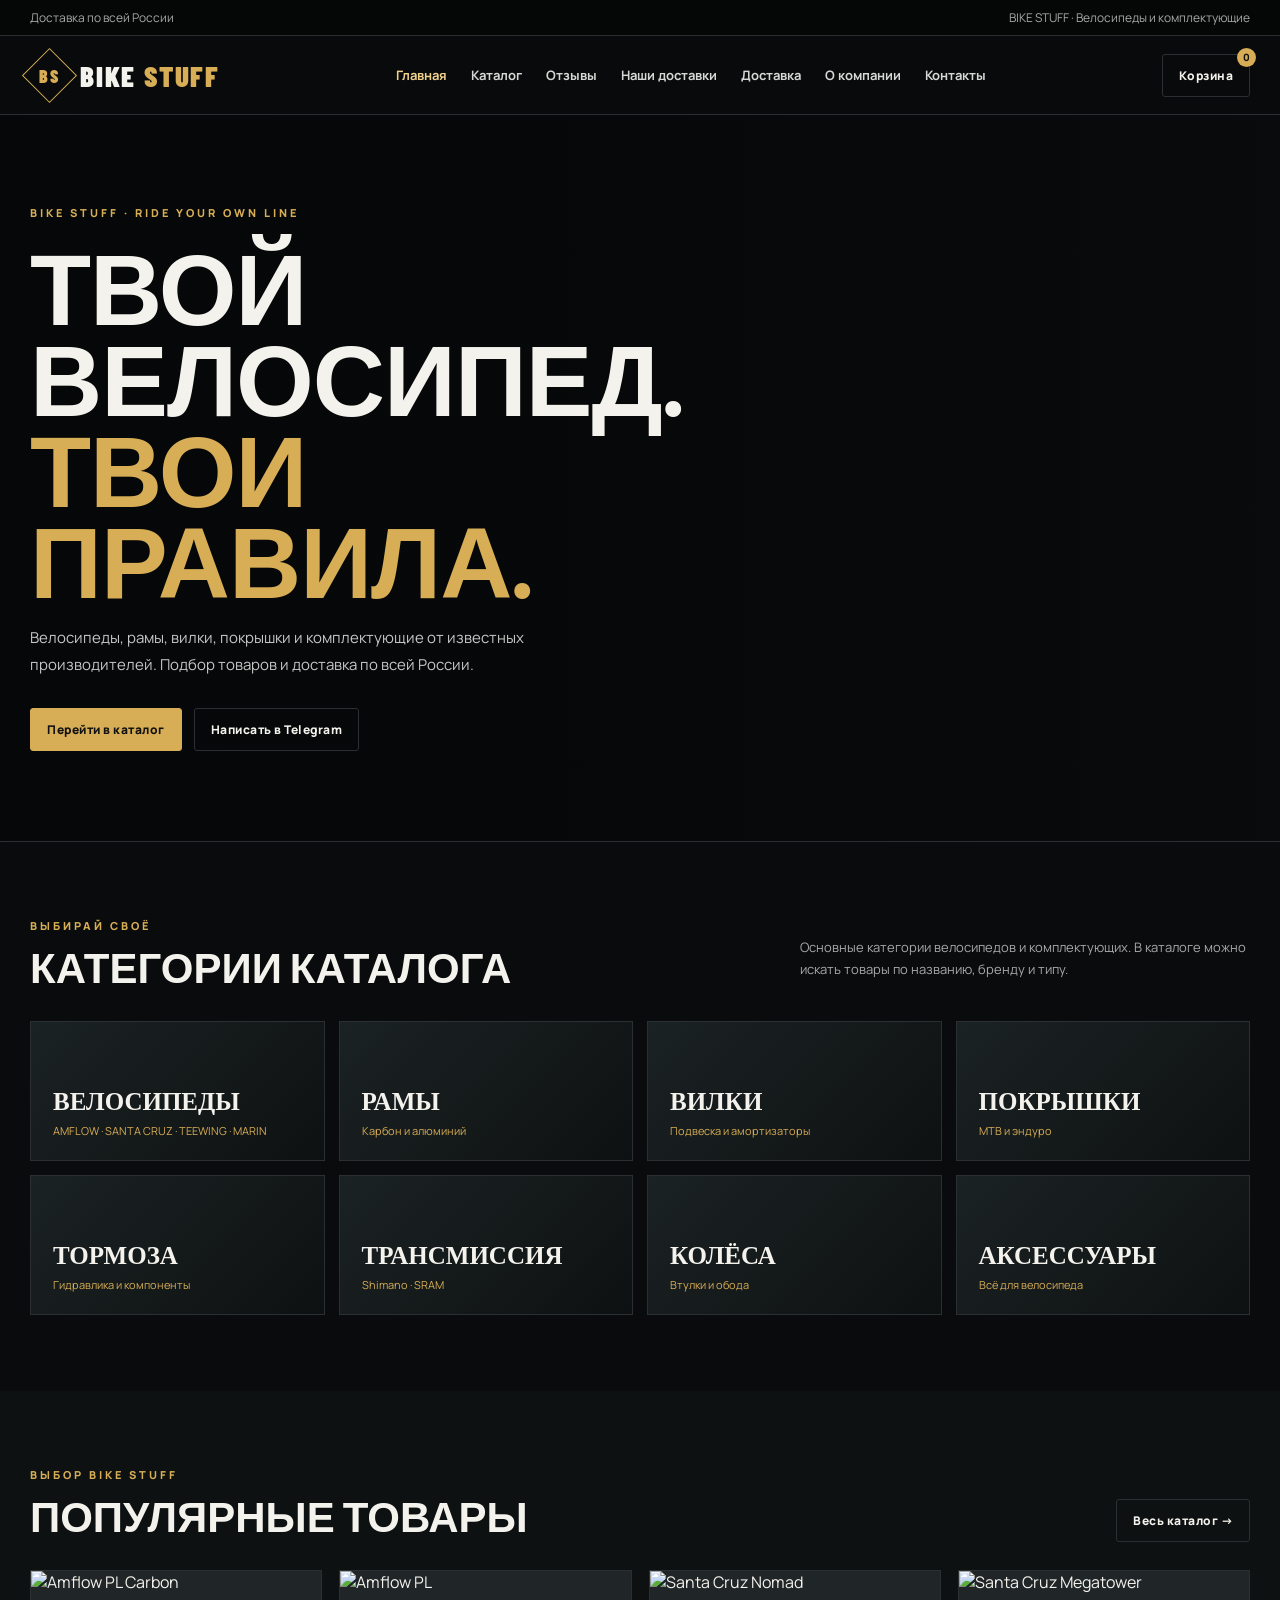
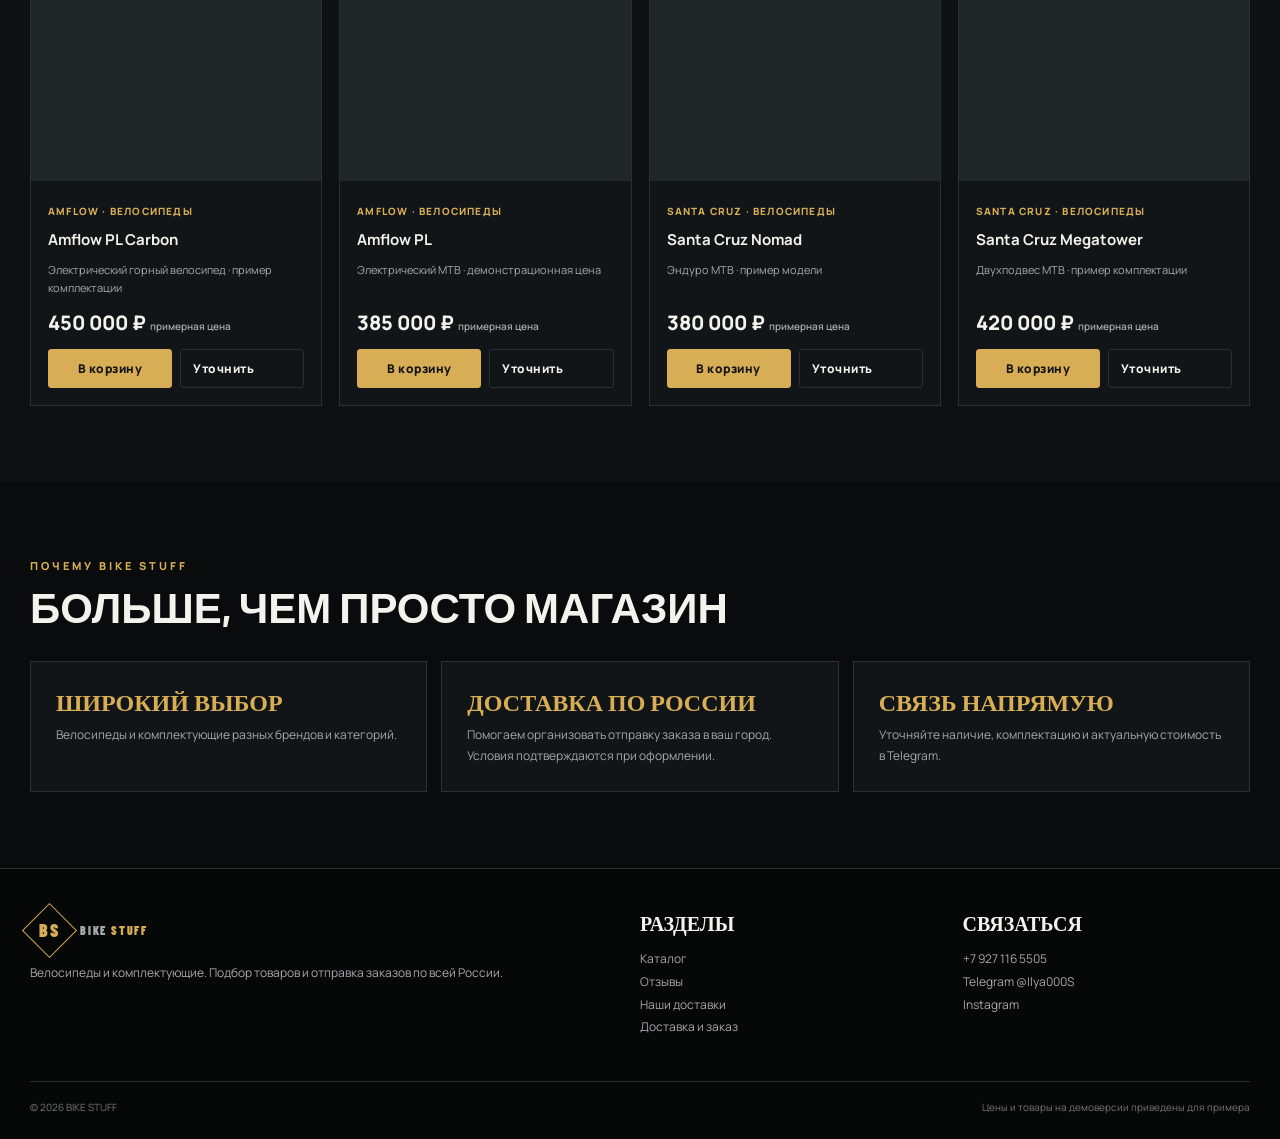
==== index.html @ cddc3577 "Add files via upload" ====
<!doctype html><html lang="ru"><head><meta charset="utf-8"><meta name="viewport" content="width=device-width, initial-scale=1"><meta name="description" content="BIKE STUFF — велосипеды и комплектующие с доставкой по России"><title>Велосипеды и комплектующие — BIKE STUFF</title><link rel="stylesheet" href="style.css"></head><body><div class="topline"><div class="wrap"><span>Доставка по всей России</span><span>BIKE STUFF · Велосипеды и комплектующие</span></div></div><header class="header"><div class="wrap nav"><a class="brand" href="index.html"><span class="brand-mark"><span>BS</span></span><span>BIKE <em>STUFF</em></span></a><button class="menu-toggle iconbtn" aria-label="Открыть меню">☰</button><nav class="navlinks"><a href="index.html">Главная</a><a href="catalog.html">Каталог</a><a href="reviews.html">Отзывы</a><a href="deliveries.html">Наши доставки</a><a href="shipping.html">Доставка</a><a href="about.html">О компании</a><a href="contacts.html">Контакты</a></nav><div class="nav-actions"><a class="iconbtn" href="cart.html">Корзина <span class="count" data-cart-count>0</span></a></div></div></header>
<main><section class="hero home"><div class="wrap"><div class="hero-inner"><div class="eyebrow">BIKE STUFF · Ride your own line</div><h1>ТВОЙ ВЕЛОСИПЕД.<br><span>ТВОИ ПРАВИЛА.</span></h1><p>Велосипеды, рамы, вилки, покрышки и комплектующие от известных производителей. Подбор товаров и доставка по всей России.</p><div class="hero-cta"><a class="btn gold" href="catalog.html">Перейти в каталог</a><a class="btn" href="https://t.me/Ilya000S">Написать в Telegram</a></div></div></div></section>
<section class="section"><div class="wrap"><div class="section-head"><div><div class="eyebrow">Выбирай своё</div><h2>Категории каталога</h2></div><p>Основные категории велосипедов и комплектующих. В каталоге можно искать товары по названию, бренду и типу.</p></div><div class="category-grid"><a class="category" href="catalog.html"><strong>Велосипеды</strong><span>AMFLOW · SANTA CRUZ · TEEWING · MARIN</span></a><a class="category" href="catalog.html"><strong>Рамы</strong><span>Карбон и алюминий</span></a><a class="category" href="catalog.html"><strong>Вилки</strong><span>Подвеска и амортизаторы</span></a><a class="category" href="catalog.html"><strong>Покрышки</strong><span>MTB и эндуро</span></a><a class="category" href="catalog.html"><strong>Тормоза</strong><span>Гидравлика и компоненты</span></a><a class="category" href="catalog.html"><strong>Трансмиссия</strong><span>Shimano · SRAM</span></a><a class="category" href="catalog.html"><strong>Колёса</strong><span>Втулки и обода</span></a><a class="category" href="catalog.html"><strong>Аксессуары</strong><span>Всё для велосипеда</span></a></div></div></section>
<section class="section" style="background:#0d1112"><div class="wrap"><div class="section-head"><div><div class="eyebrow">Выбор BIKE STUFF</div><h2>Популярные товары</h2></div><a class="btn" href="catalog.html">Весь каталог →</a></div><div class="grid" id="featured-grid"></div></div></section>
<section class="section"><div class="wrap"><div class="section-head"><div><div class="eyebrow">Почему BIKE STUFF</div><h2>Больше, чем просто магазин</h2></div></div><div class="benefits"><div class="benefit"><b>Широкий выбор</b><p>Велосипеды и комплектующие разных брендов и категорий.</p></div><div class="benefit"><b>Доставка по России</b><p>Помогаем организовать отправку заказа в ваш город. Условия подтверждаются при оформлении.</p></div><div class="benefit"><b>Связь напрямую</b><p>Уточняйте наличие, комплектацию и актуальную стоимость в Telegram.</p></div></div></div></section></main><footer class="footer"><div class="wrap"><div class="footer-grid"><div><a class="brand" href="index.html"><span class="brand-mark"><span>BS</span></span><span>BIKE <em>STUFF</em></span></a><p>Велосипеды и комплектующие. Подбор товаров и отправка заказов по всей России.</p></div><div><h4>Разделы</h4><p><a href="catalog.html">Каталог</a><br><a href="reviews.html">Отзывы</a><br><a href="deliveries.html">Наши доставки</a><br><a href="shipping.html">Доставка и заказ</a></p></div><div><h4>Связаться</h4><p><a href="tel:+79271165505">+7 927 116 5505</a><br><a href="https://t.me/Ilya000S">Telegram @Ilya000S</a><br><a href="https://www.instagram.com/bike_stuff.ru?rpxt=MXdyenFxdGc1dGFxMw==">Instagram</a></p></div></div><div class="footer-bottom"><span>© 2026 BIKE STUFF</span><span>Цены и товары на демоверсии приведены для примера</span></div></div></footer><script src="script.js"></script></body></html>
---- style.css ----
@import url('https://fonts.googleapis.com/css2?family=Barlow+Condensed:wght@500;600;700;800;900&family=Manrope:wght@400;500;600;700;800&display=swap');
:root{--bg:#090b0c;--panel:#111517;--panel2:#171c1e;--gold:#d7ad55;--gold2:#f0d28b;--text:#f4f2ed;--muted:#a4aaa9;--line:#2a3031;--max:1220px}
*{box-sizing:border-box}html{scroll-behavior:smooth}body{margin:0;background:var(--bg);color:var(--text);font-family:Manrope,Arial,sans-serif}a{color:inherit;text-decoration:none}button,input,select,textarea{font:inherit}.wrap{width:min(var(--max),calc(100% - 40px));margin:auto}.topline{background:#050606;border-bottom:1px solid var(--line);font-size:12px;color:var(--muted);padding:9px 0}.topline .wrap{display:flex;justify-content:space-between;gap:15px;flex-wrap:wrap}.header{position:sticky;top:0;z-index:20;background:rgba(9,11,12,.94);backdrop-filter:blur(12px);border-bottom:1px solid var(--line)}.nav{min-height:78px;display:flex;align-items:center;justify-content:space-between;gap:24px}.brand{display:flex;align-items:center;gap:11px;font-family:'Barlow Condensed',sans-serif;font-size:29px;font-weight:900;letter-spacing:1.8px}.brand-mark{width:39px;height:39px;border:1px solid var(--gold);color:var(--gold);display:grid;place-items:center;font-size:18px;transform:rotate(45deg)}.brand-mark span{transform:rotate(-45deg)}.brand em{color:var(--gold);font-style:normal}.navlinks{display:flex;align-items:center;gap:24px;color:#d6d8d5;font-size:13px;font-weight:700}.navlinks a:hover,.navlinks a.active{color:var(--gold2)}.nav-actions{display:flex;gap:10px;align-items:center}.iconbtn,.btn{border:1px solid var(--line);background:transparent;color:var(--text);padding:12px 16px;border-radius:3px;cursor:pointer;font-weight:800;font-size:12px;letter-spacing:.5px}.iconbtn{position:relative}.count{position:absolute;top:-7px;right:-7px;background:var(--gold);color:#111;border-radius:20px;min-width:19px;height:19px;display:grid;place-items:center;font-size:10px}.btn.gold{background:var(--gold);color:#111;border-color:var(--gold)}.btn.gold:hover{background:var(--gold2)}.btn:hover{border-color:var(--gold)}.menu-toggle{display:none}.hero{min-height:570px;display:grid;align-items:center;position:relative;overflow:hidden;border-bottom:1px solid var(--line);background:linear-gradient(90deg,rgba(5,7,8,.98) 0%,rgba(5,7,8,.82) 45%,rgba(5,7,8,.16) 100%),url('https://images.unsplash.com/photo-1571068316344-75bc76f77890?auto=format&fit=crop&w=1800&q=85') center/cover}.hero.home{background-image:linear-gradient(90deg,rgba(5,7,8,.98) 0%,rgba(5,7,8,.84) 44%,rgba(5,7,8,.18) 100%),url('https://images.unsplash.com/photo-1571068316344-75bc76f77890?auto=format&fit=crop&w=1800&q=85')}.hero-inner{padding:90px 0;max-width:680px}.eyebrow{color:var(--gold);font-size:11px;font-weight:900;letter-spacing:3px;text-transform:uppercase}.hero h1,.page-hero h1{font-family:'Barlow Condensed',sans-serif;text-transform:uppercase;font-size:clamp(52px,8vw,100px);line-height:.91;margin:20px 0;letter-spacing:-1px}.hero h1 span,.page-hero h1 span{color:var(--gold)}.hero p{color:#c3c8c5;line-height:1.8;max-width:520px;font-size:15px}.hero-cta{display:flex;gap:12px;flex-wrap:wrap;margin-top:30px}.section{padding:76px 0}.section-head{display:flex;justify-content:space-between;align-items:end;gap:20px;margin-bottom:28px}.section h2,.section-head h2{font-family:'Barlow Condensed',sans-serif;font-size:42px;text-transform:uppercase;margin:8px 0 0}.section-head p{color:var(--muted);font-size:13px;max-width:450px;line-height:1.7}.grid{display:grid;grid-template-columns:repeat(4,1fr);gap:17px}.product{background:var(--panel);border:1px solid var(--line);min-width:0;transition:.2s}.product:hover{border-color:#8e713b;transform:translateY(-3px)}.product img{width:100%;height:210px;object-fit:cover;background:#202627;display:block}.product-body{padding:17px}.tag{display:inline-block;color:var(--gold);font-size:10px;font-weight:900;letter-spacing:1.2px;text-transform:uppercase}.product h3{font-size:15px;margin:9px 0 7px}.product p{font-size:11px;color:var(--muted);line-height:1.6;min-height:35px}.price{font-size:20px;font-weight:900;margin:13px 0}.price small{font-size:10px;color:var(--muted);font-weight:600}.product-actions{display:flex;gap:8px}.product-actions .btn{padding:10px 12px;flex:1}.category-grid{display:grid;grid-template-columns:repeat(4,1fr);gap:14px}.category{min-height:140px;padding:22px;background:linear-gradient(135deg,#1b2223,#0e1112);border:1px solid var(--line);display:flex;flex-direction:column;justify-content:end}.category strong{font-family:'Barlow Condensed';font-size:25px;text-transform:uppercase}.category span{color:var(--gold);font-size:11px;margin-top:7px}.benefits{display:grid;grid-template-columns:repeat(3,1fr);gap:14px}.benefit{padding:25px;background:var(--panel);border:1px solid var(--line)}.benefit b{display:block;color:var(--gold);font-family:'Barlow Condensed';font-size:24px;text-transform:uppercase;margin-bottom:8px}.benefit p{color:var(--muted);font-size:12px;line-height:1.7;margin:0}.page-hero{padding:65px 0 50px;background:linear-gradient(110deg,#151b1c,#090b0c);border-bottom:1px solid var(--line)}.page-hero h1{font-size:clamp(48px,7vw,76px);margin:12px 0}.page-hero p{color:var(--muted);max-width:700px;line-height:1.8;font-size:14px}.filters{display:flex;gap:10px;flex-wrap:wrap;margin:0 0 24px}.filters input,.filters select,.field input,.field textarea,.field select{background:#101516;border:1px solid var(--line);color:var(--text);padding:13px 14px;border-radius:2px;outline:none}.filters input{flex:1;min-width:220px}.filters select{min-width:160px}.filters input:focus,.field input:focus,.field textarea:focus{border-color:var(--gold)}.empty{padding:45px 20px;text-align:center;color:var(--muted);border:1px dashed var(--line)}.content-card{background:var(--panel);border:1px solid var(--line);padding:26px;margin-bottom:16px}.content-card h3{font-family:'Barlow Condensed';font-size:27px;text-transform:uppercase;margin:0 0 10px}.content-card p,.content-card li{color:var(--muted);font-size:13px;line-height:1.8}.review-grid,.delivery-grid{display:grid;grid-template-columns:repeat(3,1fr);gap:16px}.review,.delivery{background:var(--panel);border:1px solid var(--line);padding:22px}.stars{color:var(--gold);letter-spacing:3px}.delivery img{width:100%;height:180px;object-fit:cover;margin-bottom:14px}.note{border-left:3px solid var(--gold);padding:13px 16px;background:#15191a;color:var(--muted);font-size:12px;line-height:1.7;margin:20px 0}.footer{border-top:1px solid var(--line);padding:42px 0 25px;background:#060808}.footer-grid{display:grid;grid-template-columns:2fr 1fr 1fr;gap:35px}.footer p,.footer a{color:var(--muted);font-size:12px;line-height:1.9}.footer h4{font-family:'Barlow Condensed';font-size:20px;text-transform:uppercase;margin:0 0 12px}.footer-bottom{border-top:1px solid var(--line);margin-top:30px;padding-top:18px;color:#707775;font-size:10px;display:flex;justify-content:space-between;gap:12px;flex-wrap:wrap}.cart-layout{display:grid;grid-template-columns:1.5fr .8fr;gap:20px}.cart-item{display:grid;grid-template-columns:90px 1fr auto;gap:15px;align-items:center;padding:15px 0;border-bottom:1px solid var(--line)}.cart-item img{width:90px;height:75px;object-fit:cover}.qty{display:flex;align-items:center;gap:9px}.qty button{background:#202627;color:white;border:1px solid var(--line);width:27px;height:27px;cursor:pointer}.summary{background:var(--panel);border:1px solid var(--line);padding:24px;height:max-content}.summary-row{display:flex;justify-content:space-between;margin:12px 0;color:var(--muted);font-size:13px}.summary-row.total{color:var(--text);font-size:19px;font-weight:900;border-top:1px solid var(--line);padding-top:18px}.field{display:flex;flex-direction:column;gap:7px;margin:13px 0}.field label{font-size:11px;color:var(--muted);font-weight:800}.field input,.field textarea{width:100%}.field textarea{min-height:85px;resize:vertical}.contact-grid{display:grid;grid-template-columns:repeat(2,1fr);gap:15px}.contact-box{padding:24px;background:var(--panel);border:1px solid var(--line)}.contact-box span{color:var(--gold);font-size:11px;text-transform:uppercase;font-weight:900}.contact-box strong{display:block;font-size:19px;margin:10px 0}.muted{color:var(--muted)}.mobile-only{display:none}
@media(max-width:900px){.navlinks{gap:13px;font-size:11px}.grid{grid-template-columns:repeat(3,1fr)}.category-grid{grid-template-columns:repeat(2,1fr)}}
@media(max-width:680px){.wrap{width:min(var(--max),calc(100% - 28px))}.topline .wrap{justify-content:center}.nav{min-height:66px}.menu-toggle{display:block}.navlinks{display:none;position:absolute;top:66px;left:0;right:0;background:#0b0e0f;padding:18px 22px 22px;border-bottom:1px solid var(--line);flex-direction:column;align-items:flex-start;font-size:13px}.navlinks.open{display:flex}.nav-actions .btn{display:none}.brand{font-size:24px}.hero{min-height:520px}.hero-inner{padding:70px 0}.section{padding:54px 0}.section-head{display:block}.section-head p{margin-bottom:0}.grid{grid-template-columns:repeat(2,1fr);gap:10px}.product img{height:145px}.product-body{padding:12px}.product h3{font-size:13px}.product p{font-size:10px;min-height:42px}.price{font-size:17px}.product-actions{flex-direction:column}.product-actions .btn{width:100%}.benefits,.review-grid,.delivery-grid,.footer-grid,.cart-layout,.contact-grid{grid-template-columns:1fr}.page-hero{padding:48px 0 36px}.page-hero h1{font-size:51px}.footer-grid{gap:20px}.cart-item{grid-template-columns:68px 1fr;}.cart-item img{width:68px;height:68px}.cart-item .qty{grid-column:2}.mobile-only{display:block}}
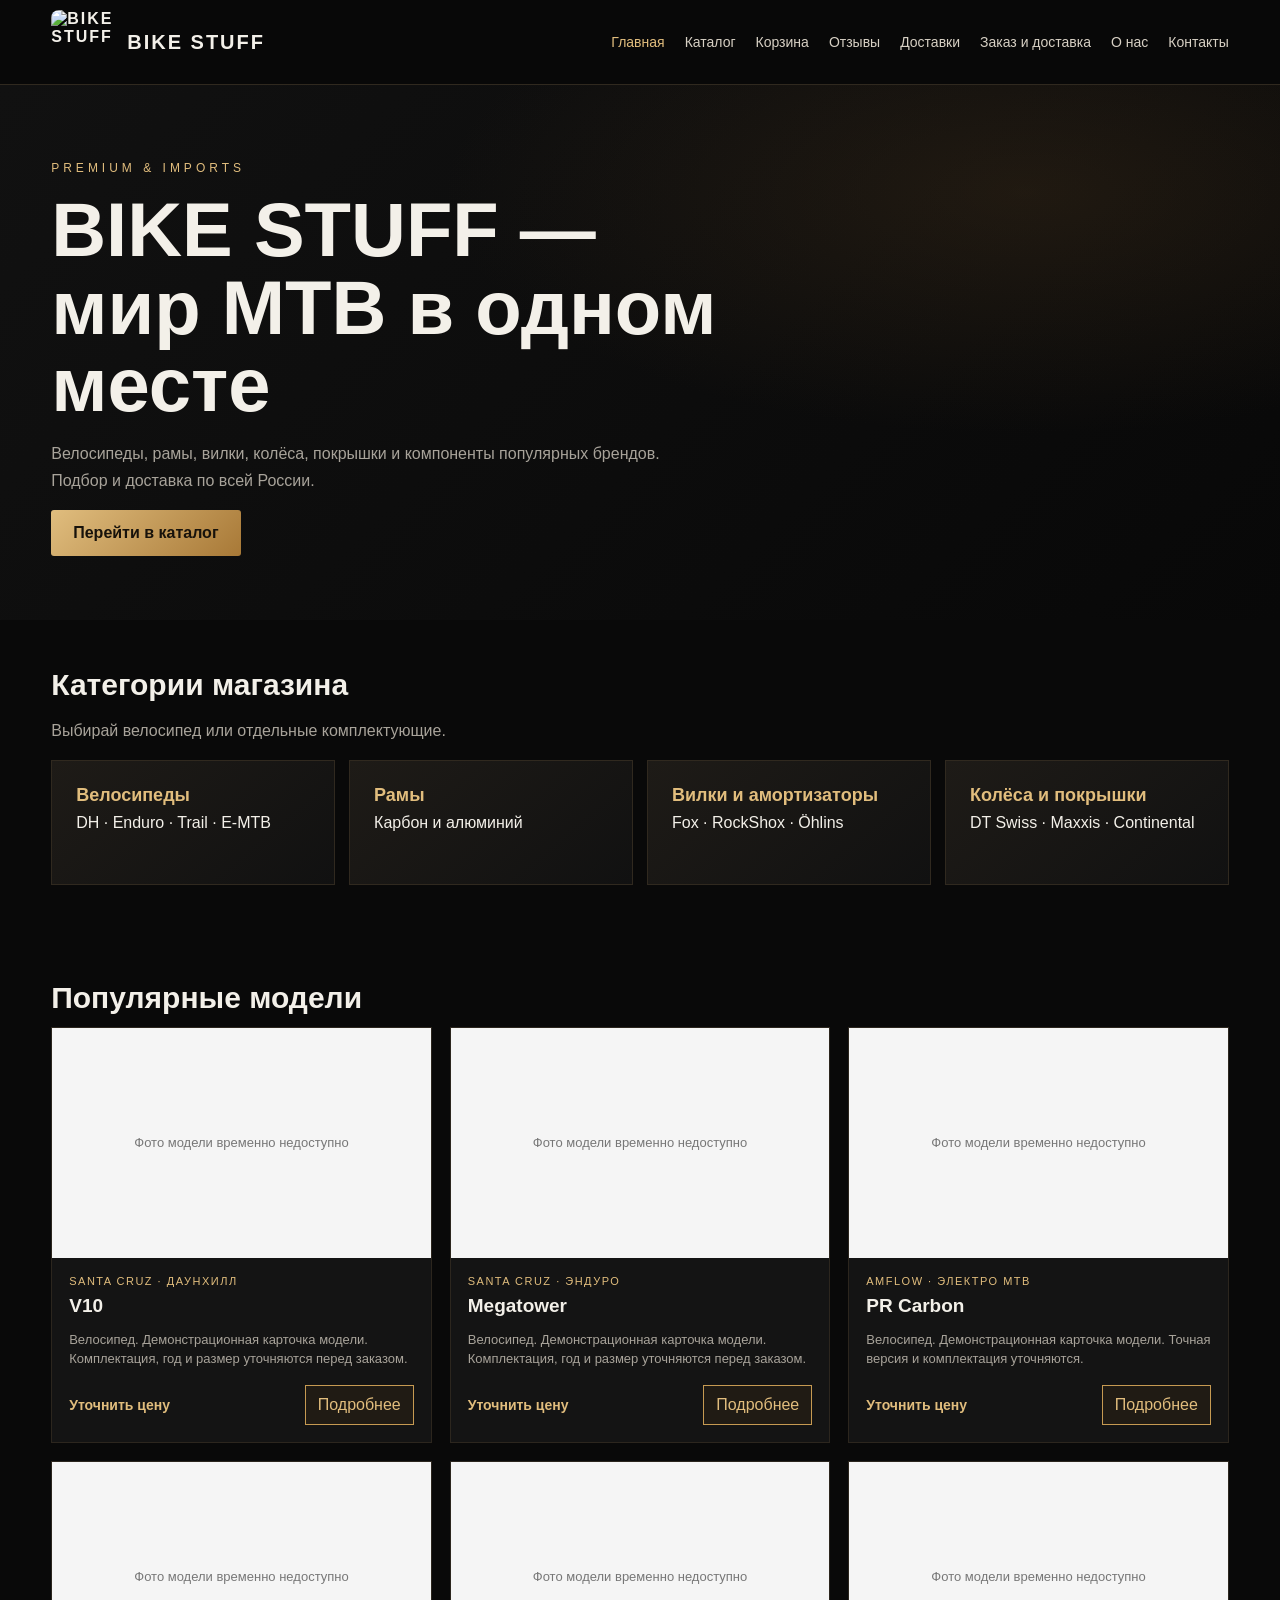
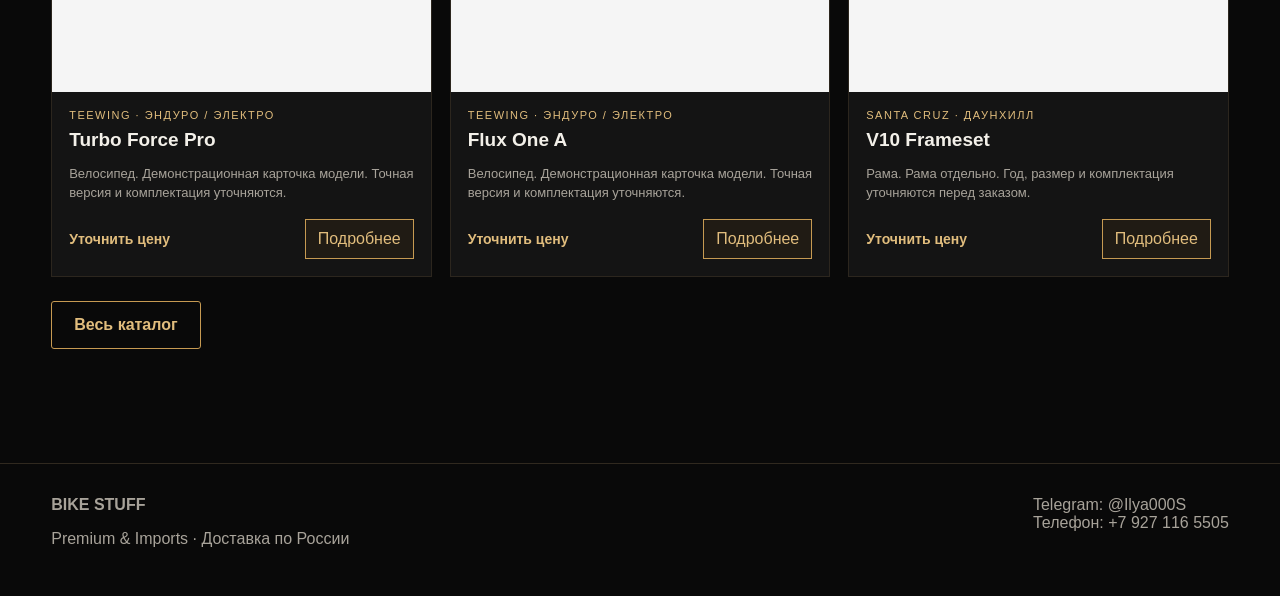
==== commit 72936718: "Add files via upload" ====
--- a/index.html
+++ b/index.html
@@ -1,5 +1,4 @@
-<!doctype html><html lang="ru"><head><meta charset="utf-8"><meta name="viewport" content="width=device-width, initial-scale=1"><meta name="description" content="BIKE STUFF — велосипеды и комплектующие с доставкой по России"><title>Велосипеды и комплектующие — BIKE STUFF</title><link rel="stylesheet" href="style.css"></head><body><div class="topline"><div class="wrap"><span>Доставка по всей России</span><span>BIKE STUFF · Велосипеды и комплектующие</span></div></div><header class="header"><div class="wrap nav"><a class="brand" href="index.html"><span class="brand-mark"><span>BS</span></span><span>BIKE <em>STUFF</em></span></a><button class="menu-toggle iconbtn" aria-label="Открыть меню">☰</button><nav class="navlinks"><a href="index.html">Главная</a><a href="catalog.html">Каталог</a><a href="reviews.html">Отзывы</a><a href="deliveries.html">Наши доставки</a><a href="shipping.html">Доставка</a><a href="about.html">О компании</a><a href="contacts.html">Контакты</a></nav><div class="nav-actions"><a class="iconbtn" href="cart.html">Корзина <span class="count" data-cart-count>0</span></a></div></div></header>
-<main><section class="hero home"><div class="wrap"><div class="hero-inner"><div class="eyebrow">BIKE STUFF · Ride your own line</div><h1>ТВОЙ ВЕЛОСИПЕД.<br><span>ТВОИ ПРАВИЛА.</span></h1><p>Велосипеды, рамы, вилки, покрышки и комплектующие от известных производителей. Подбор товаров и доставка по всей России.</p><div class="hero-cta"><a class="btn gold" href="catalog.html">Перейти в каталог</a><a class="btn" href="https://t.me/Ilya000S">Написать в Telegram</a></div></div></div></section>
-<section class="section"><div class="wrap"><div class="section-head"><div><div class="eyebrow">Выбирай своё</div><h2>Категории каталога</h2></div><p>Основные категории велосипедов и комплектующих. В каталоге можно искать товары по названию, бренду и типу.</p></div><div class="category-grid"><a class="category" href="catalog.html"><strong>Велосипеды</strong><span>AMFLOW · SANTA CRUZ · TEEWING · MARIN</span></a><a class="category" href="catalog.html"><strong>Рамы</strong><span>Карбон и алюминий</span></a><a class="category" href="catalog.html"><strong>Вилки</strong><span>Подвеска и амортизаторы</span></a><a class="category" href="catalog.html"><strong>Покрышки</strong><span>MTB и эндуро</span></a><a class="category" href="catalog.html"><strong>Тормоза</strong><span>Гидравлика и компоненты</span></a><a class="category" href="catalog.html"><strong>Трансмиссия</strong><span>Shimano · SRAM</span></a><a class="category" href="catalog.html"><strong>Колёса</strong><span>Втулки и обода</span></a><a class="category" href="catalog.html"><strong>Аксессуары</strong><span>Всё для велосипеда</span></a></div></div></section>
-<section class="section" style="background:#0d1112"><div class="wrap"><div class="section-head"><div><div class="eyebrow">Выбор BIKE STUFF</div><h2>Популярные товары</h2></div><a class="btn" href="catalog.html">Весь каталог →</a></div><div class="grid" id="featured-grid"></div></div></section>
-<section class="section"><div class="wrap"><div class="section-head"><div><div class="eyebrow">Почему BIKE STUFF</div><h2>Больше, чем просто магазин</h2></div></div><div class="benefits"><div class="benefit"><b>Широкий выбор</b><p>Велосипеды и комплектующие разных брендов и категорий.</p></div><div class="benefit"><b>Доставка по России</b><p>Помогаем организовать отправку заказа в ваш город. Условия подтверждаются при оформлении.</p></div><div class="benefit"><b>Связь напрямую</b><p>Уточняйте наличие, комплектацию и актуальную стоимость в Telegram.</p></div></div></div></section></main><footer class="footer"><div class="wrap"><div class="footer-grid"><div><a class="brand" href="index.html"><span class="brand-mark"><span>BS</span></span><span>BIKE <em>STUFF</em></span></a><p>Велосипеды и комплектующие. Подбор товаров и отправка заказов по всей России.</p></div><div><h4>Разделы</h4><p><a href="catalog.html">Каталог</a><br><a href="reviews.html">Отзывы</a><br><a href="deliveries.html">Наши доставки</a><br><a href="shipping.html">Доставка и заказ</a></p></div><div><h4>Связаться</h4><p><a href="tel:+79271165505">+7 927 116 5505</a><br><a href="https://t.me/Ilya000S">Telegram @Ilya000S</a><br><a href="https://www.instagram.com/bike_stuff.ru?rpxt=MXdyenFxdGc1dGFxMw==">Instagram</a></p></div></div><div class="footer-bottom"><span>© 2026 BIKE STUFF</span><span>Цены и товары на демоверсии приведены для примера</span></div></div></footer><script src="script.js"></script></body></html>+<!doctype html><html lang="ru"><head><meta charset="utf-8"><meta name="viewport" content="width=device-width,initial-scale=1"><title>Главная — BIKE STUFF</title><link rel="stylesheet" href="style.css"></head><body>
+    <header><div class="wrap nav"><a class="brand" href="index.html"><img src="assets/logo.jpeg" alt="BIKE STUFF"><span>BIKE STUFF</span></a><nav class="links">
+    <a class="active" href="index.html">Главная</a><a class="" href="catalog.html">Каталог</a><a href="cart.html">Корзина <span id="cart-count"></span></a><a href="reviews.html">Отзывы</a><a href="deliveries.html">Доставки</a><a href="shipping.html">Заказ и доставка</a><a href="about.html">О нас</a><a href="contacts.html">Контакты</a></nav></div></header><main><section class="hero"><div class="wrap"><div class="eyebrow">Premium & Imports</div><h1>BIKE STUFF —<br>мир MTB в одном месте</h1><p>Велосипеды, рамы, вилки, колёса, покрышки и компоненты популярных брендов. Подбор и доставка по всей России.</p><a class="btn" href="catalog.html">Перейти в каталог</a></div></section><section class="section wrap"><h2>Категории магазина</h2><p class="muted">Выбирай велосипед или отдельные комплектующие.</p><div class="tiles"><a class="tile" href="catalog.html"><b>Велосипеды</b>DH · Enduro · Trail · E-MTB</a><a class="tile" href="catalog.html"><b>Рамы</b>Карбон и алюминий</a><a class="tile" href="catalog.html"><b>Вилки и амортизаторы</b>Fox · RockShox · Öhlins</a><a class="tile" href="catalog.html"><b>Колёса и покрышки</b>DT Swiss · Maxxis · Continental</a></div></section><section class="section wrap"><h2>Популярные модели</h2><div class="grid" id="featured"></div><p style="margin-top:24px"><a class="btn ghost" href="catalog.html">Весь каталог</a></p></section></main><footer><div class="wrap footerrow"><div><b>BIKE STUFF</b><p>Premium & Imports · Доставка по России</p></div><div>Telegram: <a href="https://t.me/Ilya000S">@Ilya000S</a><br>Телефон: <a href="tel:+79271165505">+7 927 116 5505</a></div></div></footer><div class="modal" id="product-modal" onclick="if(event.target===this)closeProduct()"><div id="modal-content"></div></div>
+    <script src="products.js"></script><script src="script.js"></script></body></html>
--- a/style.css
+++ b/style.css
@@ -1,6 +1,13 @@
 
-@import url('https://fonts.googleapis.com/css2?family=Barlow+Condensed:wght@500;600;700;800;900&family=Manrope:wght@400;500;600;700;800&display=swap');
-:root{--bg:#090b0c;--panel:#111517;--panel2:#171c1e;--gold:#d7ad55;--gold2:#f0d28b;--text:#f4f2ed;--muted:#a4aaa9;--line:#2a3031;--max:1220px}
-*{box-sizing:border-box}html{scroll-behavior:smooth}body{margin:0;background:var(--bg);color:var(--text);font-family:Manrope,Arial,sans-serif}a{color:inherit;text-decoration:none}button,input,select,textarea{font:inherit}.wrap{width:min(var(--max),calc(100% - 40px));margin:auto}.topline{background:#050606;border-bottom:1px solid var(--line);font-size:12px;color:var(--muted);padding:9px 0}.topline .wrap{display:flex;justify-content:space-between;gap:15px;flex-wrap:wrap}.header{position:sticky;top:0;z-index:20;background:rgba(9,11,12,.94);backdrop-filter:blur(12px);border-bottom:1px solid var(--line)}.nav{min-height:78px;display:flex;align-items:center;justify-content:space-between;gap:24px}.brand{display:flex;align-items:center;gap:11px;font-family:'Barlow Condensed',sans-serif;font-size:29px;font-weight:900;letter-spacing:1.8px}.brand-mark{width:39px;height:39px;border:1px solid var(--gold);color:var(--gold);display:grid;place-items:center;font-size:18px;transform:rotate(45deg)}.brand-mark span{transform:rotate(-45deg)}.brand em{color:var(--gold);font-style:normal}.navlinks{display:flex;align-items:center;gap:24px;color:#d6d8d5;font-size:13px;font-weight:700}.navlinks a:hover,.navlinks a.active{color:var(--gold2)}.nav-actions{display:flex;gap:10px;align-items:center}.iconbtn,.btn{border:1px solid var(--line);background:transparent;color:var(--text);padding:12px 16px;border-radius:3px;cursor:pointer;font-weight:800;font-size:12px;letter-spacing:.5px}.iconbtn{position:relative}.count{position:absolute;top:-7px;right:-7px;background:var(--gold);color:#111;border-radius:20px;min-width:19px;height:19px;display:grid;place-items:center;font-size:10px}.btn.gold{background:var(--gold);color:#111;border-color:var(--gold)}.btn.gold:hover{background:var(--gold2)}.btn:hover{border-color:var(--gold)}.menu-toggle{display:none}.hero{min-height:570px;display:grid;align-items:center;position:relative;overflow:hidden;border-bottom:1px solid var(--line);background:linear-gradient(90deg,rgba(5,7,8,.98) 0%,rgba(5,7,8,.82) 45%,rgba(5,7,8,.16) 100%),url('https://images.unsplash.com/photo-1571068316344-75bc76f77890?auto=format&fit=crop&w=1800&q=85') center/cover}.hero.home{background-image:linear-gradient(90deg,rgba(5,7,8,.98) 0%,rgba(5,7,8,.84) 44%,rgba(5,7,8,.18) 100%),url('https://images.unsplash.com/photo-1571068316344-75bc76f77890?auto=format&fit=crop&w=1800&q=85')}.hero-inner{padding:90px 0;max-width:680px}.eyebrow{color:var(--gold);font-size:11px;font-weight:900;letter-spacing:3px;text-transform:uppercase}.hero h1,.page-hero h1{font-family:'Barlow Condensed',sans-serif;text-transform:uppercase;font-size:clamp(52px,8vw,100px);line-height:.91;margin:20px 0;letter-spacing:-1px}.hero h1 span,.page-hero h1 span{color:var(--gold)}.hero p{color:#c3c8c5;line-height:1.8;max-width:520px;font-size:15px}.hero-cta{display:flex;gap:12px;flex-wrap:wrap;margin-top:30px}.section{padding:76px 0}.section-head{display:flex;justify-content:space-between;align-items:end;gap:20px;margin-bottom:28px}.section h2,.section-head h2{font-family:'Barlow Condensed',sans-serif;font-size:42px;text-transform:uppercase;margin:8px 0 0}.section-head p{color:var(--muted);font-size:13px;max-width:450px;line-height:1.7}.grid{display:grid;grid-template-columns:repeat(4,1fr);gap:17px}.product{background:var(--panel);border:1px solid var(--line);min-width:0;transition:.2s}.product:hover{border-color:#8e713b;transform:translateY(-3px)}.product img{width:100%;height:210px;object-fit:cover;background:#202627;display:block}.product-body{padding:17px}.tag{display:inline-block;color:var(--gold);font-size:10px;font-weight:900;letter-spacing:1.2px;text-transform:uppercase}.product h3{font-size:15px;margin:9px 0 7px}.product p{font-size:11px;color:var(--muted);line-height:1.6;min-height:35px}.price{font-size:20px;font-weight:900;margin:13px 0}.price small{font-size:10px;color:var(--muted);font-weight:600}.product-actions{display:flex;gap:8px}.product-actions .btn{padding:10px 12px;flex:1}.category-grid{display:grid;grid-template-columns:repeat(4,1fr);gap:14px}.category{min-height:140px;padding:22px;background:linear-gradient(135deg,#1b2223,#0e1112);border:1px solid var(--line);display:flex;flex-direction:column;justify-content:end}.category strong{font-family:'Barlow Condensed';font-size:25px;text-transform:uppercase}.category span{color:var(--gold);font-size:11px;margin-top:7px}.benefits{display:grid;grid-template-columns:repeat(3,1fr);gap:14px}.benefit{padding:25px;background:var(--panel);border:1px solid var(--line)}.benefit b{display:block;color:var(--gold);font-family:'Barlow Condensed';font-size:24px;text-transform:uppercase;margin-bottom:8px}.benefit p{color:var(--muted);font-size:12px;line-height:1.7;margin:0}.page-hero{padding:65px 0 50px;background:linear-gradient(110deg,#151b1c,#090b0c);border-bottom:1px solid var(--line)}.page-hero h1{font-size:clamp(48px,7vw,76px);margin:12px 0}.page-hero p{color:var(--muted);max-width:700px;line-height:1.8;font-size:14px}.filters{display:flex;gap:10px;flex-wrap:wrap;margin:0 0 24px}.filters input,.filters select,.field input,.field textarea,.field select{background:#101516;border:1px solid var(--line);color:var(--text);padding:13px 14px;border-radius:2px;outline:none}.filters input{flex:1;min-width:220px}.filters select{min-width:160px}.filters input:focus,.field input:focus,.field textarea:focus{border-color:var(--gold)}.empty{padding:45px 20px;text-align:center;color:var(--muted);border:1px dashed var(--line)}.content-card{background:var(--panel);border:1px solid var(--line);padding:26px;margin-bottom:16px}.content-card h3{font-family:'Barlow Condensed';font-size:27px;text-transform:uppercase;margin:0 0 10px}.content-card p,.content-card li{color:var(--muted);font-size:13px;line-height:1.8}.review-grid,.delivery-grid{display:grid;grid-template-columns:repeat(3,1fr);gap:16px}.review,.delivery{background:var(--panel);border:1px solid var(--line);padding:22px}.stars{color:var(--gold);letter-spacing:3px}.delivery img{width:100%;height:180px;object-fit:cover;margin-bottom:14px}.note{border-left:3px solid var(--gold);padding:13px 16px;background:#15191a;color:var(--muted);font-size:12px;line-height:1.7;margin:20px 0}.footer{border-top:1px solid var(--line);padding:42px 0 25px;background:#060808}.footer-grid{display:grid;grid-template-columns:2fr 1fr 1fr;gap:35px}.footer p,.footer a{color:var(--muted);font-size:12px;line-height:1.9}.footer h4{font-family:'Barlow Condensed';font-size:20px;text-transform:uppercase;margin:0 0 12px}.footer-bottom{border-top:1px solid var(--line);margin-top:30px;padding-top:18px;color:#707775;font-size:10px;display:flex;justify-content:space-between;gap:12px;flex-wrap:wrap}.cart-layout{display:grid;grid-template-columns:1.5fr .8fr;gap:20px}.cart-item{display:grid;grid-template-columns:90px 1fr auto;gap:15px;align-items:center;padding:15px 0;border-bottom:1px solid var(--line)}.cart-item img{width:90px;height:75px;object-fit:cover}.qty{display:flex;align-items:center;gap:9px}.qty button{background:#202627;color:white;border:1px solid var(--line);width:27px;height:27px;cursor:pointer}.summary{background:var(--panel);border:1px solid var(--line);padding:24px;height:max-content}.summary-row{display:flex;justify-content:space-between;margin:12px 0;color:var(--muted);font-size:13px}.summary-row.total{color:var(--text);font-size:19px;font-weight:900;border-top:1px solid var(--line);padding-top:18px}.field{display:flex;flex-direction:column;gap:7px;margin:13px 0}.field label{font-size:11px;color:var(--muted);font-weight:800}.field input,.field textarea{width:100%}.field textarea{min-height:85px;resize:vertical}.contact-grid{display:grid;grid-template-columns:repeat(2,1fr);gap:15px}.contact-box{padding:24px;background:var(--panel);border:1px solid var(--line)}.contact-box span{color:var(--gold);font-size:11px;text-transform:uppercase;font-weight:900}.contact-box strong{display:block;font-size:19px;margin:10px 0}.muted{color:var(--muted)}.mobile-only{display:none}
-@media(max-width:900px){.navlinks{gap:13px;font-size:11px}.grid{grid-template-columns:repeat(3,1fr)}.category-grid{grid-template-columns:repeat(2,1fr)}}
-@media(max-width:680px){.wrap{width:min(var(--max),calc(100% - 28px))}.topline .wrap{justify-content:center}.nav{min-height:66px}.menu-toggle{display:block}.navlinks{display:none;position:absolute;top:66px;left:0;right:0;background:#0b0e0f;padding:18px 22px 22px;border-bottom:1px solid var(--line);flex-direction:column;align-items:flex-start;font-size:13px}.navlinks.open{display:flex}.nav-actions .btn{display:none}.brand{font-size:24px}.hero{min-height:520px}.hero-inner{padding:70px 0}.section{padding:54px 0}.section-head{display:block}.section-head p{margin-bottom:0}.grid{grid-template-columns:repeat(2,1fr);gap:10px}.product img{height:145px}.product-body{padding:12px}.product h3{font-size:13px}.product p{font-size:10px;min-height:42px}.price{font-size:17px}.product-actions{flex-direction:column}.product-actions .btn{width:100%}.benefits,.review-grid,.delivery-grid,.footer-grid,.cart-layout,.contact-grid{grid-template-columns:1fr}.page-hero{padding:48px 0 36px}.page-hero h1{font-size:51px}.footer-grid{gap:20px}.cart-item{grid-template-columns:68px 1fr;}.cart-item img{width:68px;height:68px}.cart-item .qty{grid-column:2}.mobile-only{display:block}}
+:root{--bg:#090909;--panel:#141414;--panel2:#1b1b1b;--gold:#c69a52;--gold2:#e1bd7d;--text:#f3f0e9;--muted:#a8a39a;--line:#30291f}
+*{box-sizing:border-box}body{margin:0;background:var(--bg);color:var(--text);font-family:Inter,Arial,sans-serif}a{color:inherit;text-decoration:none}button,input,select{font:inherit}.wrap{width:min(1180px,92%);margin:auto}
+header{position:sticky;top:0;z-index:20;background:#090909ed;border-bottom:1px solid var(--line);backdrop-filter:blur(12px)}
+.nav{display:flex;align-items:center;justify-content:space-between;gap:20px;min-height:84px}.brand{display:flex;align-items:center;gap:12px;font-weight:900;letter-spacing:2px}.brand img{width:64px;height:64px;object-fit:contain;border-radius:8px}.brand span{font-size:20px}.links{display:flex;gap:20px;flex-wrap:wrap;color:#d7d0c4;font-size:14px}.links a:hover,.links a.active{color:var(--gold2)}
+.hero{padding:76px 0 64px;background:radial-gradient(ellipse at 80% 20%,#4a351c55,transparent 40%),linear-gradient(135deg,#111,#080808)}.eyebrow{color:var(--gold2);letter-spacing:4px;text-transform:uppercase;font-size:12px}.hero h1{font-size:clamp(38px,7vw,76px);line-height:1.02;margin:16px 0;max-width:760px}.hero p{color:var(--muted);max-width:620px;line-height:1.7}.btn{display:inline-flex;align-items:center;justify-content:center;background:linear-gradient(135deg,#e0bd7e,#a87937);color:#17120b;border:0;border-radius:3px;padding:14px 22px;font-weight:800;cursor:pointer}.btn.ghost{background:transparent;color:var(--gold2);border:1px solid var(--gold)}
+.section{padding:48px 0}.section h2{font-size:30px;margin:0 0 12px}.muted{color:var(--muted);line-height:1.6}.tiles{display:grid;grid-template-columns:repeat(4,1fr);gap:14px}.tile{background:linear-gradient(140deg,#1e1b17,#111);border:1px solid var(--line);padding:24px;min-height:125px}.tile b{display:block;color:var(--gold2);font-size:18px;margin-bottom:8px}
+.toolbar{display:flex;gap:10px;flex-wrap:wrap;margin:22px 0}.toolbar input,.toolbar select,.form input,.form textarea{background:#151515;border:1px solid #3a3329;color:#fff;padding:13px;border-radius:3px;min-width:160px}.toolbar input{flex:1}.grid{display:grid;grid-template-columns:repeat(3,1fr);gap:18px}.product{background:var(--panel);border:1px solid #2c261e;overflow:hidden;transition:.2s}.product:hover{transform:translateY(-3px);border-color:var(--gold)}.product-img{height:230px;background:#f5f5f5;display:flex;align-items:center;justify-content:center;cursor:zoom-in;overflow:hidden}.product-img img{width:100%;height:100%;object-fit:contain}.no-photo{color:#777;text-align:center;padding:30px;font-size:13px}.product-body{padding:17px}.tag{font-size:11px;color:var(--gold2);text-transform:uppercase;letter-spacing:1.5px}.product h3{margin:8px 0;font-size:19px}.product p{color:var(--muted);font-size:13px;line-height:1.5;min-height:40px}.product-foot{display:flex;justify-content:space-between;align-items:center;gap:10px;margin-top:15px}.price{font-weight:800;color:var(--gold2);font-size:14px}.smallbtn{background:#201b14;color:var(--gold2);border:1px solid var(--gold);padding:10px 12px;cursor:pointer}
+footer{border-top:1px solid var(--line);padding:32px 0;color:var(--muted);margin-top:50px}.footerrow{display:flex;justify-content:space-between;gap:20px;flex-wrap:wrap}
+.modal{display:none;position:fixed;inset:0;background:#000d;z-index:50;overflow:auto;padding:5vh 3vw}.modal.open{display:flex;align-items:center;justify-content:center}.modal-card{background:#121212;border:1px solid var(--gold);width:min(980px,100%);display:grid;grid-template-columns:1.1fr 1fr;position:relative}.modal-image{background:#f6f6f6;min-height:400px;display:flex;align-items:center;justify-content:center;overflow:hidden}.modal-image img{width:100%;height:100%;max-height:620px;object-fit:contain;cursor:zoom-in;transition:transform .2s}.modal-image.zoom img{transform:scale(1.8);cursor:zoom-out}.modal-info{padding:32px}.close{position:absolute;right:12px;top:8px;background:#222;color:#fff;border:1px solid #555;padding:8px 12px;cursor:pointer}.notice{border-left:3px solid var(--gold);padding:12px 15px;background:#17130e;color:#cfc5b5;font-size:13px;line-height:1.5;margin:18px 0}
+.cartline{display:flex;justify-content:space-between;gap:12px;padding:16px 0;border-bottom:1px solid var(--line)}.form{display:grid;gap:12px;max-width:560px}.form textarea{min-height:100px}.empty{padding:30px;border:1px dashed #51422c;color:var(--muted)}
+@media(max-width:850px){.links{gap:10px;font-size:12px}.grid{grid-template-columns:repeat(2,1fr)}.tiles{grid-template-columns:repeat(2,1fr)}.modal-card{grid-template-columns:1fr}.modal-image{min-height:280px}}
+@media(max-width:560px){.nav{align-items:flex-start;padding:10px 0;flex-direction:column}.brand img{width:52px;height:52px}.links{padding-bottom:8px}.hero{padding:52px 0}.grid{grid-template-columns:1fr}.product-img{height:250px}.tiles{grid-template-columns:1fr 1fr}.modal-info{padding:22px}}
